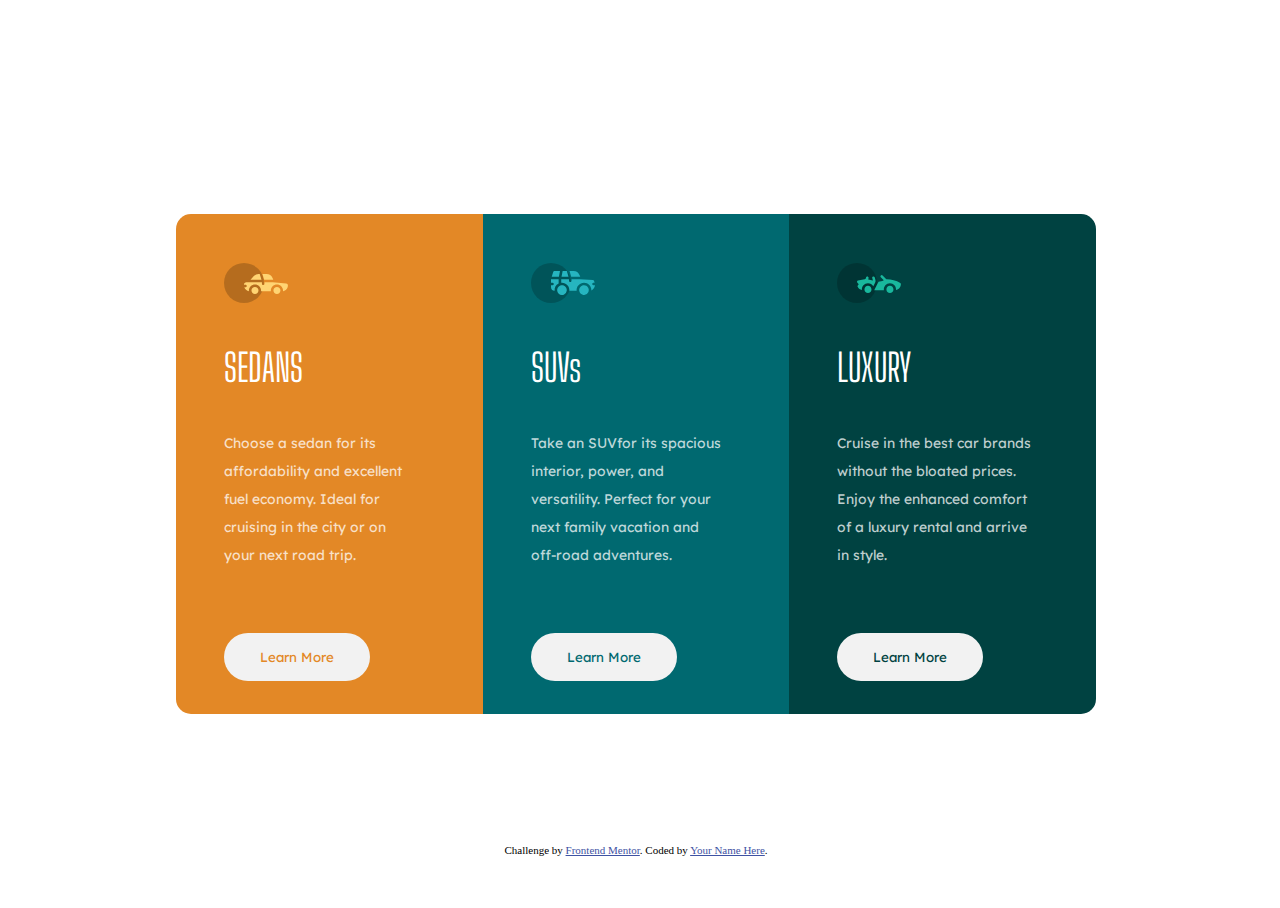
==== index.html @ a41472ca "first commit" ====
<!DOCTYPE html>
<html lang="en">
  <head>
    <meta charset="UTF-8" />
    <meta name="viewport" content="width=device-width, initial-scale=1.0" />
    <!-- displays site properly based on user's device -->

    <link
      rel="icon"
      type="image/png"
      sizes="32x32"
      href="./images/favicon-32x32.png"
    />
    <link rel="stylesheet" href="style.css" />
    <link
      href="https://fonts.googleapis.com/css2?family=Lexend+Deca&display=swap"
      rel="stylesheet"
    />
    <link
      href="https://fonts.googleapis.com/css2?family=Big+Shoulders+Display:wght@700&display=swap"
      rel="stylesheet"
    />

    <title>Frontend Mentor | 3-column preview card component</title>
  </head>
  <body>
    <main class="main">
      <div class="orange">
        <div class="orangeLogo">
          <img src="images/icon-sedans.svg" alt="" />
        </div>
        <div class="orangeH2">SEDANS</div>
        <div class="orangeText">
          <p>
            Choose a sedan for its affordability and excellent fuel economy.
            Ideal for cruising in the city or on your next road trip.
          </p>
        </div>
        <div class="orangeButton"><button>Learn More</button></div>
      </div>
      <div class="blue">
        <div class="blueLogo"><img src="images/icon-suvs.svg" alt="" /></div>
        <div class="blueH2">SUVs</div>
        <div class="blueText">
          <p>
            Take an SUVfor its spacious interior, power, and versatility.
            Perfect for your next family vacation and off-road adventures.
          </p>
        </div>
        <div class="blueButton"><button>Learn More</button></div>
      </div>
      <div class="green">
        <div class="greenLogo"><img src="images/icon-luxury.svg" alt="" /></div>
        <div class="greenH2">LUXURY</div>
        <div class="greenText">
          <p>
            Cruise in the best car brands without the bloated prices. Enjoy the
            enhanced comfort of a luxury rental and arrive in style.
          </p>
        </div>
        <div class="greenButton"><button>Learn More</button></div>
      </div>
    </main>

    <div class="attribution">
      Challenge by
      <a href="https://www.frontendmentor.io?ref=challenge" target="_blank"
        >Frontend Mentor</a
      >. Coded by <a href="#">Your Name Here</a>.
    </div>
  </body>
</html>
---- style.css ----
:root {
  --Bright-orange: hsl(31, 77%, 52%);
  --Dark-cyan: hsl(184, 100%, 22%);
  --Very-dark-cyan: hsl(179, 100%, 13%);
  --Transparent-white-Paragraphs: hsla(0, 0%, 100%, 0.75);
  --Very-lightgray-Background-Headings-Buttons: hsl(0, 0%, 95%);
}

* {
  margin-top: 0;
  margin-left: 0;
  box-sizing: border-box;
}

html {
  font-size: 10px;
}

body {
  background-color: white;
  display: flex;
  flex-direction: column;
  justify-content: center;
  align-items: center;
  height: 100vh;
}

.main {
  display: grid;
  grid-template-columns: 1fr 1fr 1fr;
  width: 92rem;
  height: 50rem;
  align-items: center;
  margin: 17rem 26rem 13rem 26rem;
}

.orange {
  background-color: var(--Bright-orange);
  height: 50rem;
  display: flex;
  flex-direction: column;
  justify-content: left;
  border-top-left-radius: 1.5rem;
  border-bottom-left-radius: 1.5rem;
}

.orangeLogo {
  width: 6.5rem;
  height: 4rem;
  margin-top: 4.9rem;
  margin-left: 4.8rem;
}

.orangeH2 {
  margin-left: 4.8rem;
  margin-top: 4.2rem;
  font-family: "Big Shoulders Display", cursive;
  color: white;
  font-size: 3.8rem;
}

.orangeText {
  margin-left: 4.8rem;
  margin-top: 3.9rem;
  width: 19.4rem;
  color: var(--Transparent-white-Paragraphs);
  font-family: "Lexend Deca", sans-serif;
  line-height: 2.8rem;
  font-size: 1.39rem;
}

.orangeButton {
  margin-left: 4.8rem;

  width: 14.6rem;
  height: 4.8rem;
  margin-top: 5rem;
  margin-bottom: 4.7rem;
}

.orangeButton button {
  width: 14.6rem;
  height: 4.8rem;
  background-color: var(--Very-lightgray-Background-Headings-Buttons);
  border-radius: 3rem;
  border: none;
  color: var(--Bright-orange);
  font-family: "Lexend Deca", sans-serif;
}

.blue {
  background-color: var(--Dark-cyan);
  height: 50rem;
  display: flex;
  flex-direction: column;
  justify-content: left;
}

.blueLogo {
  width: 6.5rem;
  height: 4rem;
  margin-top: 4.9rem;
  margin-left: 4.8rem;
}

.blueH2 {
  margin-left: 4.8rem;
  margin-top: 4.2rem;
  font-family: "Big Shoulders Display", cursive;
  color: white;
  font-size: 3.8rem;
}

.blueText {
  margin-left: 4.8rem;
  margin-top: 3.9rem;
  width: 19.4rem;
  color: var(--Transparent-white-Paragraphs);
  font-family: "Lexend Deca", sans-serif;
  line-height: 2.8rem;
  font-size: 1.39rem;
}

.blueButton {
  margin-left: 4.8rem;

  width: 14.6rem;
  height: 4.8rem;
  margin-top: 5rem;
  margin-bottom: 4.7rem;
}

.blueButton button {
  width: 14.6rem;
  height: 4.8rem;
  background-color: var(--Very-lightgray-Background-Headings-Buttons);
  border-radius: 3rem;
  border: none;
  color: var(--Dark-cyan);
  font-family: "Lexend Deca", sans-serif;
}

.green {
  background-color: var(--Very-dark-cyan);
  height: 50rem;
  display: flex;
  flex-direction: column;
  justify-content: left;
  border-top-right-radius: 1.5rem;
  border-bottom-right-radius: 1.5rem;
}

.greenLogo {
  width: 6.5rem;
  height: 4rem;
  margin-top: 4.9rem;
  margin-left: 4.8rem;
}

.greenH2 {
  margin-left: 4.8rem;
  margin-top: 4.2rem;
  font-family: "Big Shoulders Display", cursive;
  color: white;
  font-size: 3.8rem;
}

.greenText {
  margin-left: 4.8rem;
  margin-top: 3.9rem;
  width: 19.4rem;
  color: var(--Transparent-white-Paragraphs);
  font-family: "Lexend Deca", sans-serif;
  line-height: 2.8rem;
  font-size: 1.39rem;
}

.greenButton {
  margin-left: 4.8rem;

  width: 14.6rem;
  height: 4.8rem;
  margin-top: 5rem;
  margin-bottom: 4.7rem;
}

.greenButton button {
  width: 14.6rem;
  height: 4.8rem;
  background-color: var(--Very-lightgray-Background-Headings-Buttons);
  border-radius: 3rem;
  border: none;
  color: var(--Very-dark-cyan);
  font-family: "Lexend Deca", sans-serif;
}

.attribution {
  font-size: 11px;
  text-align: center;
}
.attribution a {
  color: hsl(228, 45%, 44%);
}
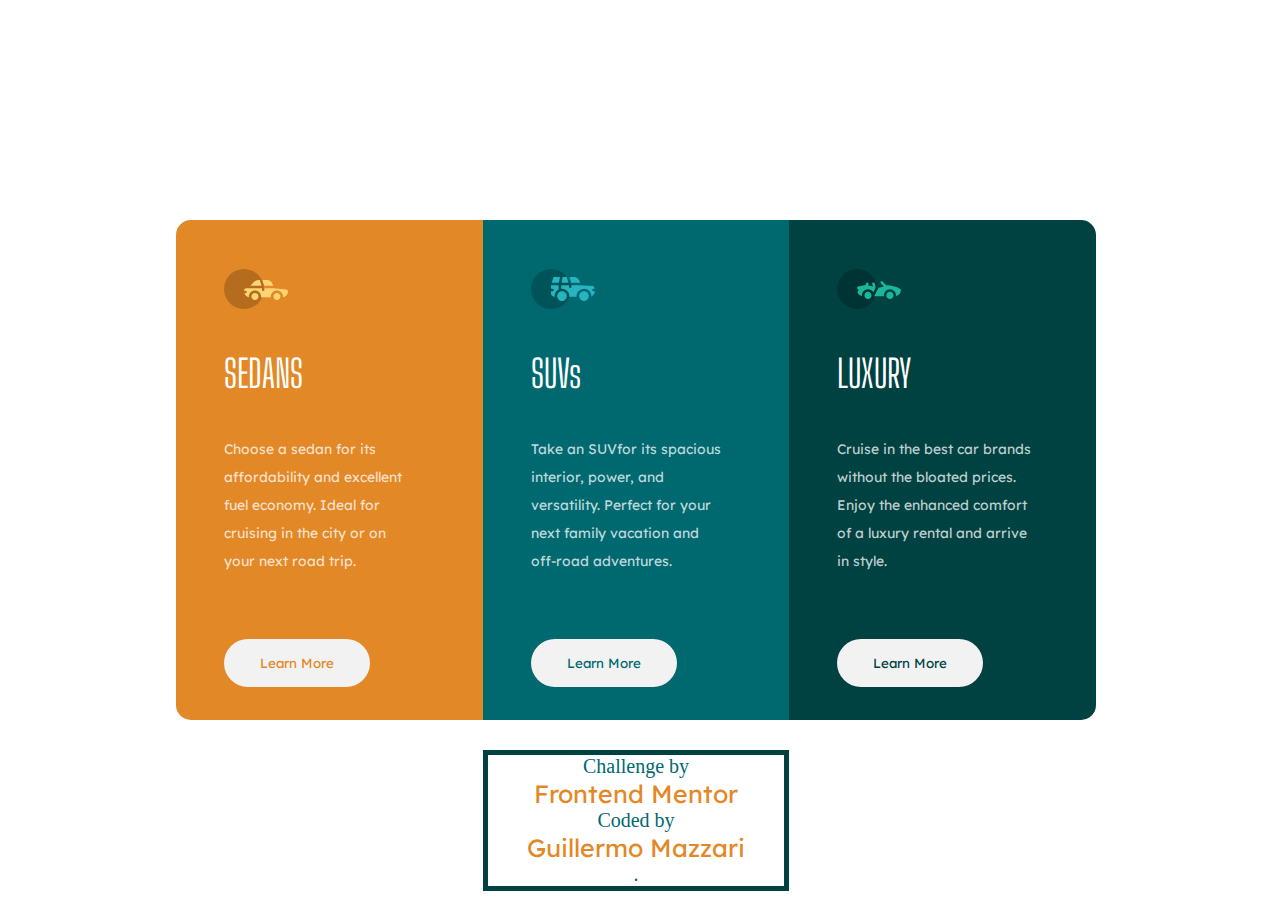
==== commit 322858ab: "matrix" ====
--- a/index.html
+++ b/index.html
@@ -60,13 +60,14 @@
         </div>
         <div class="greenButton"><button>Learn More</button></div>
       </div>
-    </main>
-
-    <div class="attribution">
+       <div class="attribution">
       Challenge by
       <a href="https://www.frontendmentor.io?ref=challenge" target="_blank"
         >Frontend Mentor</a
-      >. Coded by <a href="#">Your Name Here</a>.
+      > Coded by <a href="https://twitter.com/MazzGuille" target="_blank">Guillermo Mazzari</a>.
     </div>
+    </main>
+
+   
   </body>
 </html>
--- a/style.css
+++ b/style.css
@@ -88,6 +88,10 @@
   font-family: "Lexend Deca", sans-serif;
 }
 
+.orangeButton button:hover {
+  cursor: pointer;
+}
+
 .blue {
   background-color: var(--Dark-cyan);
   height: 50rem;
@@ -140,6 +144,10 @@
   font-family: "Lexend Deca", sans-serif;
 }
 
+.blueButton button:hover {
+  cursor: pointer;
+}
+
 .green {
   background-color: var(--Very-dark-cyan);
   height: 50rem;
@@ -194,10 +202,29 @@
   font-family: "Lexend Deca", sans-serif;
 }
 
+.greenButton button:hover {
+  cursor: pointer;
+}
+
 .attribution {
-  font-size: 11px;
+  font-size: 2rem;
   text-align: center;
+  justify-content: center;
+  color: var(--Dark-cyan);
+  margin-bottom: 0.5rem;
+  display: flex;
+  flex-direction: column;
+  grid-column-start: 2;
+  grid-column-end: 3;
+  margin-top: 3rem;
+  border: .5rem solid var(--Very-dark-cyan);
+  background-image: url(https://c.tenor.com/bhbciND-xRAAAAAC/matrix-matrix-code.gif);
+
 }
 .attribution a {
-  color: hsl(228, 45%, 44%);
-}
+  color: var(--Bright-orange);
+  text-decoration: none;
+  font-family: "Lexend Deca", sans-serif;
+  font-size: 2.5rem;
+  
+}
